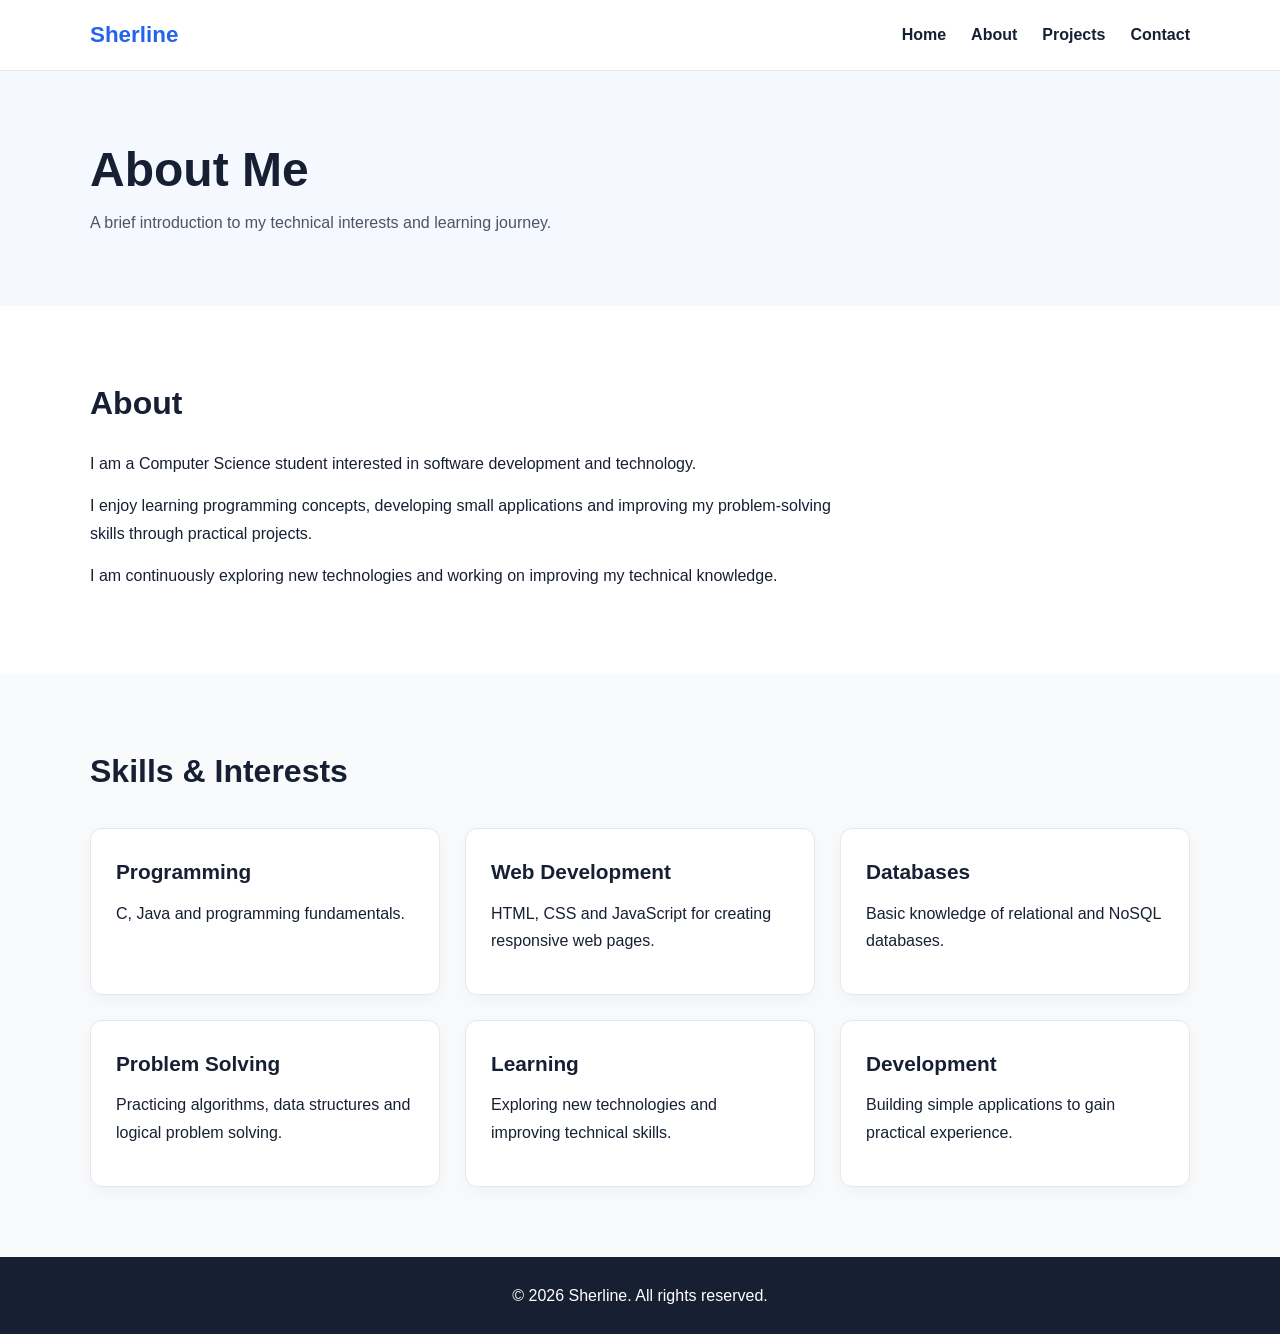
==== about.html @ 82ff1f88 "Add portfolio website" ====
<!DOCTYPE html>
<html lang="en">

<head>
    <meta charset="UTF-8">
    <meta name="viewport" content="width=device-width, initial-scale=1.0">

    <meta name="description"
        content="About Sherline, including technical skills and areas of interest.">

    <meta name="author" content="Sherline">

    <title>About | Sherline</title>

    <link rel="stylesheet" href="css/style.css">
</head>

<body>

    <header class="site-header">

        <div class="container header-content">

            <a href="index.html" class="logo" aria-label="Sherline portfolio home">
                Sherline
            </a>

            <nav aria-label="Main navigation">

                <ul class="nav-list">

                    <li>
                        <a href="index.html">Home</a>
                    </li>

                    <li>
                        <a href="about.html" aria-current="page">About</a>
                    </li>

                    <li>
                        <a href="projects.html">Projects</a>
                    </li>

                    <li>
                        <a href="contact.html">Contact</a>
                    </li>

                </ul>

            </nav>

        </div>

    </header>


    <main>

        <section class="page-header" aria-labelledby="about-title">

            <div class="container">

                <h1 id="about-title">About Me</h1>

                <p>
                    A brief introduction to my technical interests and
                    learning journey.
                </p>

            </div>

        </section>


        <section class="section" aria-labelledby="about-section-title">

            <div class="container">

                <h2 id="about-section-title">About</h2>

                <p>
                    I am a Computer Science student interested in
                    software development and technology.
                </p>

                <p>
                    I enjoy learning programming concepts, developing
                    small applications and improving my problem-solving
                    skills through practical projects.
                </p>

                <p>
                    I am continuously exploring new technologies and
                    working on improving my technical knowledge.
                </p>

            </div>

        </section>


        <section class="section light-section" aria-labelledby="skills-title">

            <div class="container">

                <h2 id="skills-title">Skills & Interests</h2>

                <div class="card-grid">

                    <article class="card">

                        <h3>Programming</h3>

                        <p>
                            C, Java and programming fundamentals.
                        </p>

                    </article>


                    <article class="card">

                        <h3>Web Development</h3>

                        <p>
                            HTML, CSS and JavaScript for creating
                            responsive web pages.
                        </p>

                    </article>


                    <article class="card">

                        <h3>Databases</h3>

                        <p>
                            Basic knowledge of relational and
                            NoSQL databases.
                        </p>

                    </article>


                    <article class="card">

                        <h3>Problem Solving</h3>

                        <p>
                            Practicing algorithms, data structures
                            and logical problem solving.
                        </p>

                    </article>


                    <article class="card">

                        <h3>Learning</h3>

                        <p>
                            Exploring new technologies and improving
                            technical skills.
                        </p>

                    </article>


                    <article class="card">

                        <h3>Development</h3>

                        <p>
                            Building simple applications to gain
                            practical experience.
                        </p>

                    </article>

                </div>

            </div>

        </section>

    </main>


    <footer class="site-footer">

        <div class="container">

            <p>
                &copy; 2026 Sherline. All rights reserved.
            </p>

        </div>

    </footer>

</body>

</html>
---- css/style.css ----
* {
    box-sizing: border-box;
    margin: 0;
    padding: 0;
}


html {
    scroll-behavior: smooth;
}


body {
    font-family: Arial, Helvetica, sans-serif;
    line-height: 1.7;
    color: #172033;
    background: #ffffff;
}


.container {
    width: min(1100px, 90%);
    margin: 0 auto;
}


/* Header */

.site-header {
    background: #ffffff;
    border-bottom: 1px solid #e5e7eb;
    position: sticky;
    top: 0;
    z-index: 10;
}


.header-content {
    min-height: 70px;
    display: flex;
    align-items: center;
    justify-content: space-between;
    gap: 30px;
}


.logo {
    color: #2563eb;
    font-size: 1.4rem;
    font-weight: 700;
    text-decoration: none;
}


.nav-list {
    display: flex;
    gap: 25px;
    list-style: none;
}


.nav-list a {
    color: #172033;
    text-decoration: none;
    font-weight: 600;
}


.nav-list a:hover {
    color: #2563eb;
}


/* Keyboard accessibility */

a:focus-visible,
button:focus-visible,
input:focus-visible,
textarea:focus-visible {
    outline: 3px solid #f59e0b;
    outline-offset: 3px;
}


/* Hero */

.hero {
    padding: 110px 0;
    background: #f5f8ff;
}


.intro {
    color: #2563eb;
    font-size: 1.1rem;
    font-weight: 700;
}


.hero h1 {
    font-size: clamp(3rem, 8vw, 5rem);
    line-height: 1.1;
    margin: 10px 0 20px;
}


.hero-text {
    max-width: 650px;
    color: #4b5563;
    font-size: 1.25rem;
}


.hero-buttons {
    display: flex;
    gap: 15px;
    flex-wrap: wrap;
    margin-top: 30px;
}


/* Buttons */

.button {
    display: inline-block;
    padding: 12px 24px;
    border: 2px solid #2563eb;
    border-radius: 8px;
    background: #2563eb;
    color: #ffffff;
    font-size: 1rem;
    font-weight: 700;
    text-decoration: none;
    cursor: pointer;
}


.button:hover {
    background: #1d4ed8;
    border-color: #1d4ed8;
}


.button-outline {
    background: transparent;
    color: #2563eb;
}


/* Page header */

.page-header {
    padding: 70px 0;
    background: #f5f8ff;
}


.page-header h1 {
    font-size: 3rem;
    line-height: 1.2;
    margin-bottom: 10px;
}


.page-header p {
    max-width: 650px;
    color: #4b5563;
}


/* Sections */

.section {
    padding: 70px 0;
}


.section h2 {
    font-size: 2rem;
    margin-bottom: 20px;
}


.section p {
    max-width: 750px;
    margin-bottom: 15px;
}


.light-section {
    background: #f8fafc;
}


/* Cards */

.card-grid {
    display: grid;
    grid-template-columns: repeat(3, 1fr);
    gap: 25px;
    margin-top: 30px;
}


.card,
.project-card {
    background: #ffffff;
    border: 1px solid #e5e7eb;
    border-radius: 12px;
    padding: 25px;
    box-shadow: 0 5px 20px rgba(0, 0, 0, 0.04);
}


.card h3,
.project-card h3 {
    margin-bottom: 10px;
    font-size: 1.3rem;
}


.project-type {
    display: inline-block;
    margin-bottom: 12px;
    color: #2563eb;
    font-size: 0.85rem;
    font-weight: 700;
}


.tech {
    color: #64748b;
    font-size: 0.9rem;
}


/* Contact form */

.contact-container {
    max-width: 700px;
}


.form-group {
    margin-bottom: 22px;
}


label {
    display: block;
    margin-bottom: 7px;
    font-weight: 700;
}


input,
textarea {
    width: 100%;
    padding: 12px;
    border: 2px solid #cbd5e1;
    border-radius: 7px;
    background: #ffffff;
    color: #172033;
    font: inherit;
}


input:focus,
textarea:focus {
    border-color: #2563eb;
}


textarea {
    resize: vertical;
}


.form-message {
    margin-top: 15px;
    font-weight: 600;
}


/* Footer */

.site-footer {
    padding: 25px 0;
    background: #172033;
    color: #ffffff;
    text-align: center;
}


.site-footer p {
    margin: 0;
}


/* Responsive */

@media (max-width: 750px) {

    .header-content {
        flex-direction: column;
        padding: 18px 0;
    }


    .nav-list {
        justify-content: center;
        flex-wrap: wrap;
        gap: 15px;
    }


    .hero {
        padding: 80px 0;
    }


    .hero h1 {
        font-size: 3rem;
    }


    .page-header h1 {
        font-size: 2.4rem;
    }


    .card-grid {
        grid-template-columns: 1fr;
    }

}
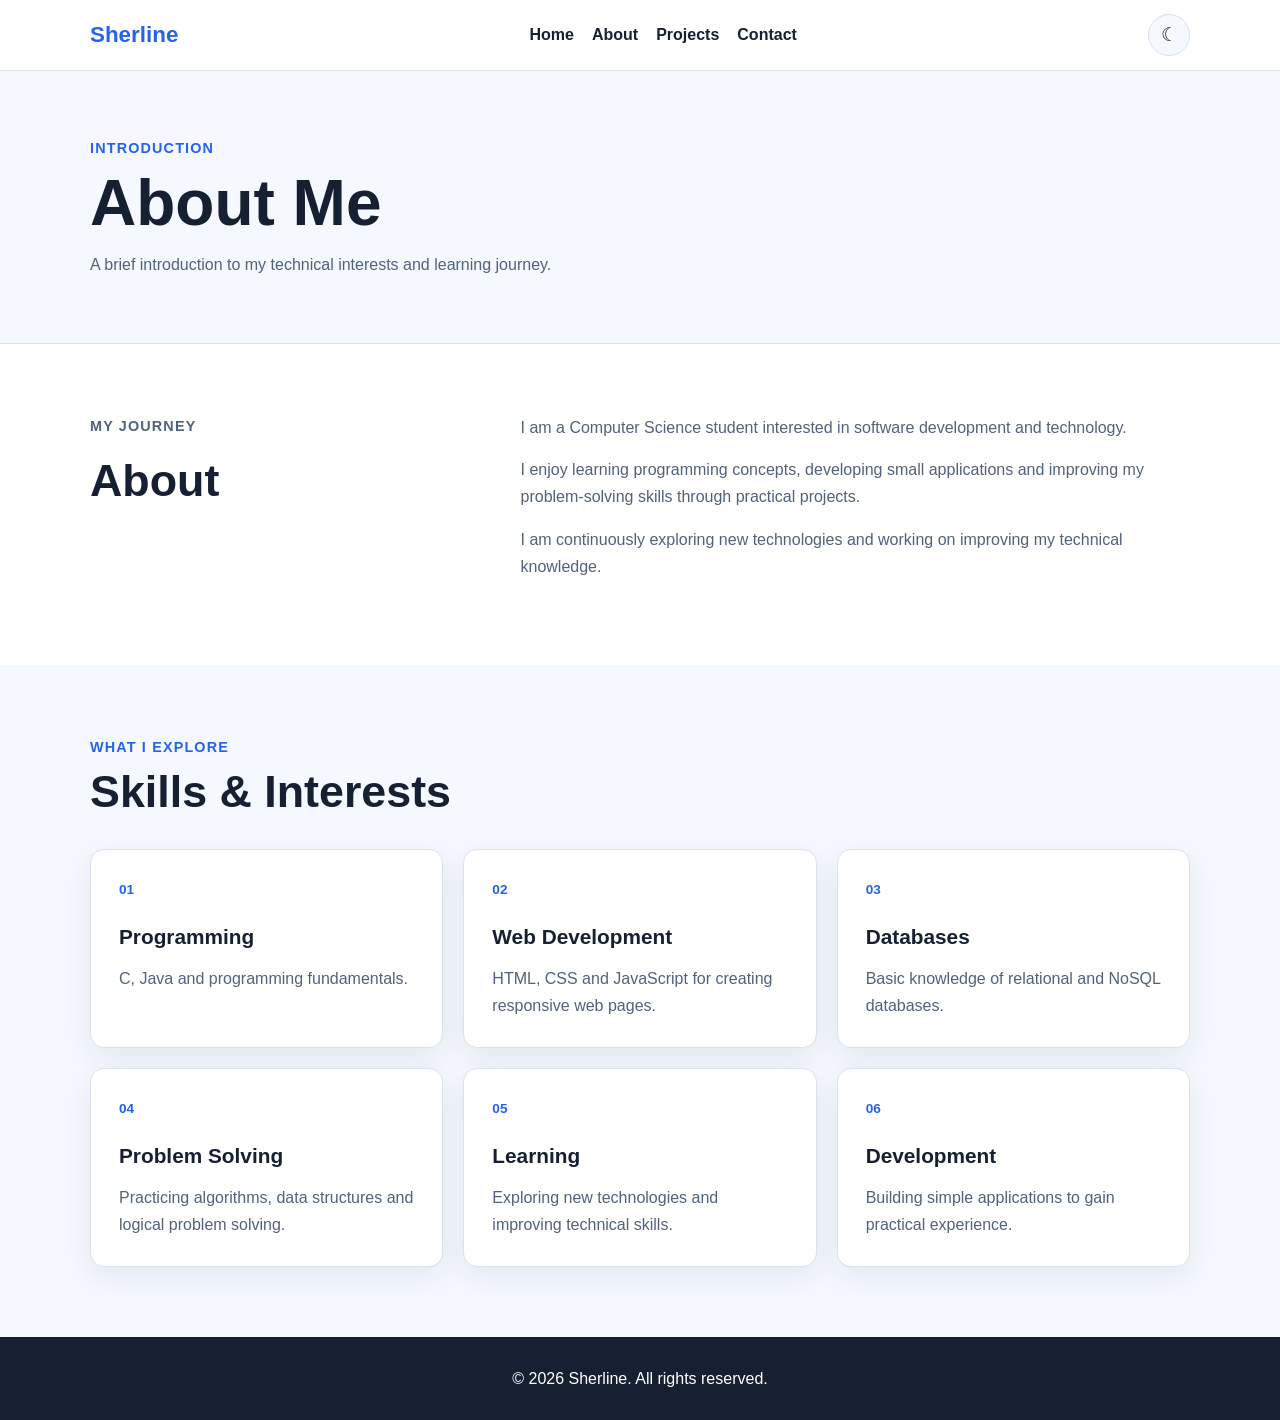
==== commit a0a41306: "Upgrade portfolio with responsive CSS and dark mode" ====
--- a/about.html
+++ b/about.html
@@ -49,6 +49,15 @@
 
             </nav>
 
+            <button
+                type="button"
+                class="theme-toggle"
+                id="themeToggle"
+                aria-label="Switch to dark mode"
+                aria-pressed="false">
+                ☾
+            </button>
+
         </div>
 
     </header>
@@ -59,6 +68,8 @@
         <section class="page-header" aria-labelledby="about-title">
 
             <div class="container">
+
+                <p class="section-label">Introduction</p>
 
                 <h1 id="about-title">About Me</h1>
 
@@ -74,41 +85,60 @@
 
         <section class="section" aria-labelledby="about-section-title">
 
+            <div class="container about-grid">
+
+                <div>
+
+                    <p class="section-label">My Journey</p>
+
+                    <h2 id="about-section-title">About</h2>
+
+                </div>
+
+                <div>
+
+                    <p>
+                        I am a Computer Science student interested in
+                        software development and technology.
+                    </p>
+
+                    <p>
+                        I enjoy learning programming concepts, developing
+                        small applications and improving my problem-solving
+                        skills through practical projects.
+                    </p>
+
+                    <p>
+                        I am continuously exploring new technologies and
+                        working on improving my technical knowledge.
+                    </p>
+
+                </div>
+
+            </div>
+
+        </section>
+
+
+        <section class="section light-section" aria-labelledby="skills-title">
+
             <div class="container">
 
-                <h2 id="about-section-title">About</h2>
-
-                <p>
-                    I am a Computer Science student interested in
-                    software development and technology.
-                </p>
-
-                <p>
-                    I enjoy learning programming concepts, developing
-                    small applications and improving my problem-solving
-                    skills through practical projects.
-                </p>
-
-                <p>
-                    I am continuously exploring new technologies and
-                    working on improving my technical knowledge.
-                </p>
-
-            </div>
-
-        </section>
-
-
-        <section class="section light-section" aria-labelledby="skills-title">
-
-            <div class="container">
-
-                <h2 id="skills-title">Skills & Interests</h2>
+                <div class="section-heading">
+
+                    <p class="section-label">What I Explore</p>
+
+                    <h2 id="skills-title">Skills & Interests</h2>
+
+                </div>
+
 
                 <div class="card-grid">
 
                     <article class="card">
 
+                        <span class="card-number">01</span>
+
                         <h3>Programming</h3>
 
                         <p>
@@ -119,6 +149,8 @@
 
 
                     <article class="card">
+
+                        <span class="card-number">02</span>
 
                         <h3>Web Development</h3>
 
@@ -132,6 +164,8 @@
 
                     <article class="card">
 
+                        <span class="card-number">03</span>
+
                         <h3>Databases</h3>
 
                         <p>
@@ -144,6 +178,8 @@
 
                     <article class="card">
 
+                        <span class="card-number">04</span>
+
                         <h3>Problem Solving</h3>
 
                         <p>
@@ -156,6 +192,8 @@
 
                     <article class="card">
 
+                        <span class="card-number">05</span>
+
                         <h3>Learning</h3>
 
                         <p>
@@ -167,6 +205,8 @@
 
 
                     <article class="card">
+
+                        <span class="card-number">06</span>
 
                         <h3>Development</h3>
 
@@ -198,6 +238,9 @@
 
     </footer>
 
+
+    <script src="js/script.js"></script>
+
 </body>
 
 </html>
--- a/css/style.css
+++ b/css/style.css
@@ -1,3 +1,58 @@
+/* =========================
+   CSS VARIABLES
+========================= */
+
+:root {
+    --primary: #2563eb;
+    --primary-dark: #1d4ed8;
+
+    --background: #ffffff;
+    --surface: #f5f8ff;
+    --card: #ffffff;
+
+    --text: #172033;
+    --muted: #52627a;
+
+    --border: #dbe2ea;
+
+    --footer: #172033;
+
+    --shadow: 0 10px 30px rgba(23, 32, 51, 0.08);
+
+    --radius: 14px;
+
+    --transition: 0.3s ease;
+}
+
+
+/* =========================
+   DARK MODE VARIABLES
+========================= */
+
+[data-theme="dark"] {
+
+    --primary: #60a5fa;
+    --primary-dark: #93c5fd;
+
+    --background: #0f172a;
+    --surface: #172033;
+    --card: #1e293b;
+
+    --text: #f1f5f9;
+    --muted: #cbd5e1;
+
+    --border: #334155;
+
+    --footer: #020617;
+
+    --shadow: 0 10px 30px rgba(0, 0, 0, 0.25);
+}
+
+
+/* =========================
+   RESET
+========================= */
+
 * {
     box-sizing: border-box;
     margin: 0;
@@ -13,65 +68,138 @@
 body {
     font-family: Arial, Helvetica, sans-serif;
     line-height: 1.7;
-    color: #172033;
-    background: #ffffff;
+
+    color: var(--text);
+    background: var(--background);
+
+    transition:
+        background-color var(--transition),
+        color var(--transition);
+}
+
+
+img {
+    max-width: 100%;
+    display: block;
+}
+
+
+button,
+input,
+textarea {
+    font: inherit;
 }
 
 
 .container {
     width: min(1100px, 90%);
-    margin: 0 auto;
-}
-
-
-/* Header */
+    margin-inline: auto;
+}
+
+
+/* =========================
+   HEADER - FLEXBOX
+========================= */
 
 .site-header {
-    background: #ffffff;
-    border-bottom: 1px solid #e5e7eb;
     position: sticky;
     top: 0;
     z-index: 10;
+
+    background: var(--background);
+    border-bottom: 1px solid var(--border);
+
+    transition:
+        background-color var(--transition),
+        border-color var(--transition);
 }
 
 
 .header-content {
     min-height: 70px;
+
     display: flex;
     align-items: center;
     justify-content: space-between;
-    gap: 30px;
+
+    gap: 20px;
 }
 
 
 .logo {
-    color: #2563eb;
+    color: var(--primary);
+
     font-size: 1.4rem;
-    font-weight: 700;
+    font-weight: 800;
+
     text-decoration: none;
 }
 
 
 .nav-list {
     display: flex;
-    gap: 25px;
+
+    flex-wrap: wrap;
+    justify-content: center;
+
+    gap: 18px;
+
     list-style: none;
 }
 
 
 .nav-list a {
-    color: #172033;
+    color: var(--text);
+
     text-decoration: none;
-    font-weight: 600;
+
+    font-weight: 700;
+
+    transition: color var(--transition);
 }
 
 
 .nav-list a:hover {
-    color: #2563eb;
-}
-
-
-/* Keyboard accessibility */
+    color: var(--primary);
+}
+
+
+/* =========================
+   THEME BUTTON
+========================= */
+
+.theme-toggle {
+    width: 42px;
+    height: 42px;
+
+    border: 1px solid var(--border);
+    border-radius: 50%;
+
+    background: var(--surface);
+    color: var(--text);
+
+    cursor: pointer;
+
+    display: grid;
+    place-items: center;
+
+    font-size: 1.2rem;
+
+    transition:
+        transform var(--transition),
+        background-color var(--transition),
+        color var(--transition);
+}
+
+
+.theme-toggle:hover {
+    transform: rotate(15deg);
+}
+
+
+/* =========================
+   KEYBOARD ACCESSIBILITY
+========================= */
 
 a:focus-visible,
 button:focus-visible,
@@ -82,162 +210,459 @@
 }
 
 
-/* Hero */
+/* =========================
+   HERO
+========================= */
 
 .hero {
-    padding: 110px 0;
-    background: #f5f8ff;
-}
-
-
-.intro {
-    color: #2563eb;
-    font-size: 1.1rem;
-    font-weight: 700;
+    padding: 80px 0;
+
+    background:
+        radial-gradient(
+            circle at top right,
+            rgba(37, 99, 235, 0.12),
+            transparent 35%
+        ),
+        var(--surface);
+
+    transition: background-color var(--transition);
+}
+
+
+.hero-grid {
+    display: grid;
+
+    grid-template-columns: 1fr;
+
+    gap: 50px;
+
+    align-items: center;
+}
+
+
+.hero-content {
+    max-width: 700px;
+}
+
+
+.intro,
+.section-label {
+    color: var(--primary);
+
+    font-size: 0.9rem;
+    font-weight: 800;
+
+    letter-spacing: 0.08em;
+    text-transform: uppercase;
 }
 
 
 .hero h1 {
-    font-size: clamp(3rem, 8vw, 5rem);
-    line-height: 1.1;
-    margin: 10px 0 20px;
+    font-size: clamp(3.2rem, 12vw, 6rem);
+
+    line-height: 1;
+
+    margin: 12px 0 25px;
+
+    letter-spacing: -0.04em;
 }
 
 
 .hero-text {
-    max-width: 650px;
-    color: #4b5563;
-    font-size: 1.25rem;
+    max-width: 700px;
+
+    color: var(--muted);
+
+    font-size: clamp(1.05rem, 2vw, 1.3rem);
 }
 
 
 .hero-buttons {
     display: flex;
+
+    flex-wrap: wrap;
+
     gap: 15px;
-    flex-wrap: wrap;
+
     margin-top: 30px;
 }
 
 
-/* Buttons */
+/* =========================
+   HERO DECORATIVE CARD
+========================= */
+
+.hero-card {
+    display: grid;
+    place-items: center;
+
+    min-height: 230px;
+
+    border: 1px solid var(--border);
+    border-radius: 24px;
+
+    background: var(--card);
+
+    box-shadow: var(--shadow);
+
+    transform: rotate(1deg);
+
+    transition:
+        transform var(--transition),
+        background-color var(--transition);
+}
+
+
+.hero-card:hover {
+    transform: rotate(0deg) translateY(-5px);
+}
+
+
+.hero-card-inner {
+    width: 75%;
+    padding: 35px;
+
+    border: 1px solid var(--border);
+    border-radius: 18px;
+
+    text-align: center;
+
+    background: var(--surface);
+}
+
+
+.hero-card-inner span {
+    color: var(--primary);
+
+    font-size: 4rem;
+    font-weight: 800;
+}
+
+
+.hero-card-inner p {
+    margin-top: 10px;
+
+    color: var(--muted);
+    font-weight: 700;
+}
+
+
+/* =========================
+   BUTTONS
+========================= */
 
 .button {
     display: inline-block;
+
     padding: 12px 24px;
-    border: 2px solid #2563eb;
-    border-radius: 8px;
-    background: #2563eb;
+
+    border: 2px solid var(--primary);
+    border-radius: 9px;
+
+    background: var(--primary);
     color: #ffffff;
+
     font-size: 1rem;
     font-weight: 700;
+
     text-decoration: none;
+
     cursor: pointer;
+
+    transition:
+        background-color var(--transition),
+        transform var(--transition),
+        box-shadow var(--transition);
 }
 
 
 .button:hover {
-    background: #1d4ed8;
-    border-color: #1d4ed8;
+    background: var(--primary-dark);
+    border-color: var(--primary-dark);
+
+    transform: translateY(-2px);
+
+    box-shadow: 0 8px 20px rgba(37, 99, 235, 0.2);
 }
 
 
 .button-outline {
     background: transparent;
-    color: #2563eb;
-}
-
-
-/* Page header */
+    color: var(--primary);
+}
+
+
+.button-outline:hover {
+    color: #ffffff;
+}
+
+
+/* =========================
+   PAGE HEADER
+========================= */
 
 .page-header {
-    padding: 70px 0;
-    background: #f5f8ff;
+    padding: 65px 0;
+
+    background: var(--surface);
+
+    border-bottom: 1px solid var(--border);
 }
 
 
 .page-header h1 {
-    font-size: 3rem;
-    line-height: 1.2;
-    margin-bottom: 10px;
-}
-
-
-.page-header p {
+    margin: 8px 0 12px;
+
+    font-size: clamp(2.4rem, 7vw, 4rem);
+
+    line-height: 1.1;
+}
+
+
+.page-header p:last-child {
     max-width: 650px;
-    color: #4b5563;
-}
-
-
-/* Sections */
+
+    color: var(--muted);
+}
+
+
+/* =========================
+   SECTIONS
+========================= */
 
 .section {
     padding: 70px 0;
 }
 
 
+.section-heading {
+    margin-bottom: 25px;
+}
+
+
 .section h2 {
-    font-size: 2rem;
-    margin-bottom: 20px;
-}
-
-
-.section p {
+    margin-top: 6px;
+
+    font-size: clamp(2rem, 5vw, 2.8rem);
+
+    line-height: 1.2;
+}
+
+
+.section-intro {
+    max-width: 800px;
+
+    color: var(--muted);
+
+    font-size: 1.1rem;
+}
+
+
+.light-section {
+    background: var(--surface);
+}
+
+
+/* =========================
+   ABOUT - CSS GRID
+========================= */
+
+.about-grid {
+    display: grid;
+
+    grid-template-columns: 1fr;
+
+    gap: 30px;
+}
+
+
+.about-grid p {
     max-width: 750px;
+
     margin-bottom: 15px;
-}
-
-
-.light-section {
-    background: #f8fafc;
-}
-
-
-/* Cards */
+
+    color: var(--muted);
+}
+
+
+/* =========================
+   SKILL CARDS - CSS GRID
+========================= */
 
 .card-grid {
     display: grid;
-    grid-template-columns: repeat(3, 1fr);
+
+    grid-template-columns: 1fr;
+
+    gap: 20px;
+
+    margin-top: 30px;
+}
+
+
+.card {
+    position: relative;
+
+    padding: 28px;
+
+    background: var(--card);
+
+    border: 1px solid var(--border);
+    border-radius: var(--radius);
+
+    box-shadow: var(--shadow);
+
+    transition:
+        transform var(--transition),
+        border-color var(--transition),
+        background-color var(--transition);
+}
+
+
+.card:hover {
+    transform: translateY(-5px);
+
+    border-color: var(--primary);
+}
+
+
+.card-number {
+    display: block;
+
+    margin-bottom: 18px;
+
+    color: var(--primary);
+
+    font-size: 0.85rem;
+    font-weight: 800;
+}
+
+
+.card h3 {
+    margin-bottom: 10px;
+
+    font-size: 1.3rem;
+}
+
+
+.card p {
+    color: var(--muted);
+}
+
+
+/* =========================
+   PROJECT GRID
+========================= */
+
+.project-grid {
+    display: grid;
+
+    grid-template-columns: 1fr;
+
     gap: 25px;
+
     margin-top: 30px;
 }
 
 
-.card,
 .project-card {
-    background: #ffffff;
-    border: 1px solid #e5e7eb;
-    border-radius: 12px;
-    padding: 25px;
-    box-shadow: 0 5px 20px rgba(0, 0, 0, 0.04);
-}
-
-
-.card h3,
+    display: flex;
+
+    flex-direction: column;
+
+    min-height: 300px;
+
+    padding: 28px;
+
+    background: var(--card);
+
+    border: 1px solid var(--border);
+    border-radius: var(--radius);
+
+    box-shadow: var(--shadow);
+
+    transition:
+        transform var(--transition),
+        border-color var(--transition),
+        background-color var(--transition);
+}
+
+
+.project-card:hover {
+    transform: translateY(-6px);
+
+    border-color: var(--primary);
+}
+
+
+.project-top {
+    display: flex;
+
+    align-items: center;
+    justify-content: space-between;
+
+    margin-bottom: 25px;
+}
+
+
+.project-type {
+    color: var(--primary);
+
+    font-size: 0.85rem;
+    font-weight: 800;
+}
+
+
+.project-number {
+    color: var(--muted);
+
+    font-size: 0.85rem;
+    font-weight: 800;
+}
+
+
 .project-card h3 {
-    margin-bottom: 10px;
-    font-size: 1.3rem;
-}
-
-
-.project-type {
-    display: inline-block;
     margin-bottom: 12px;
-    color: #2563eb;
-    font-size: 0.85rem;
+
+    font-size: 1.4rem;
+}
+
+
+.project-card > p:not(.tech) {
+    color: var(--muted);
+}
+
+
+.tech {
+    margin-top: auto;
+    padding-top: 25px;
+
+    color: var(--primary);
+
+    font-size: 0.9rem;
     font-weight: 700;
 }
 
 
-.tech {
-    color: #64748b;
-    font-size: 0.9rem;
-}
-
-
-/* Contact form */
+/* =========================
+   CONTACT
+========================= */
 
 .contact-container {
-    max-width: 700px;
+    display: grid;
+
+    grid-template-columns: 1fr;
+
+    gap: 35px;
+
+    max-width: 900px;
+}
+
+
+.contact-intro p:last-child {
+    max-width: 600px;
+
+    color: var(--muted);
 }
 
 
@@ -248,7 +673,9 @@
 
 label {
     display: block;
+
     margin-bottom: 7px;
+
     font-weight: 700;
 }
 
@@ -256,18 +683,26 @@
 input,
 textarea {
     width: 100%;
-    padding: 12px;
-    border: 2px solid #cbd5e1;
-    border-radius: 7px;
-    background: #ffffff;
-    color: #172033;
-    font: inherit;
+
+    padding: 13px 14px;
+
+    border: 2px solid var(--border);
+    border-radius: 8px;
+
+    background: var(--background);
+    color: var(--text);
+
+    transition:
+        border-color var(--transition),
+        background-color var(--transition);
 }
 
 
 input:focus,
 textarea:focus {
-    border-color: #2563eb;
+    border-color: var(--primary);
+
+    outline: none;
 }
 
 
@@ -277,17 +712,26 @@
 
 
 .form-message {
+    min-height: 28px;
+
     margin-top: 15px;
-    font-weight: 600;
-}
-
-
-/* Footer */
+
+    color: var(--primary);
+
+    font-weight: 700;
+}
+
+
+/* =========================
+   FOOTER
+========================= */
 
 .site-footer {
-    padding: 25px 0;
-    background: #172033;
+    padding: 28px 0;
+
+    background: var(--footer);
     color: #ffffff;
+
     text-align: center;
 }
 
@@ -297,40 +741,85 @@
 }
 
 
-/* Responsive */
-
-@media (max-width: 750px) {
-
-    .header-content {
-        flex-direction: column;
-        padding: 18px 0;
-    }
-
-
-    .nav-list {
-        justify-content: center;
-        flex-wrap: wrap;
-        gap: 15px;
-    }
-
+/* =========================
+   TABLET
+========================= */
+
+@media (min-width: 600px) {
+
+    .card-grid {
+        grid-template-columns: repeat(2, 1fr);
+    }
+
+    .project-grid {
+        grid-template-columns: repeat(2, 1fr);
+    }
+
+}
+
+
+/* =========================
+   DESKTOP
+========================= */
+
+@media (min-width: 900px) {
 
     .hero {
-        padding: 80px 0;
-    }
-
-
-    .hero h1 {
-        font-size: 3rem;
-    }
-
-
-    .page-header h1 {
-        font-size: 2.4rem;
+        min-height: 540px;
+
+        display: grid;
+        align-items: center;
+    }
+
+
+    .hero-grid {
+        grid-template-columns: 1.2fr 0.8fr;
+
+        gap: 70px;
+    }
+
+
+    .about-grid {
+        grid-template-columns: 0.7fr 1.3fr;
+
+        gap: 70px;
     }
 
 
     .card-grid {
-        grid-template-columns: 1fr;
+        grid-template-columns: repeat(3, 1fr);
+    }
+
+
+    .project-grid {
+        grid-template-columns: repeat(3, 1fr);
+    }
+
+
+    .contact-container {
+        grid-template-columns: 0.8fr 1.2fr;
+
+        gap: 70px;
+    }
+
+}
+
+
+/* =========================
+   REDUCED MOTION
+========================= */
+
+@media (prefers-reduced-motion: reduce) {
+
+    html {
+        scroll-behavior: auto;
+    }
+
+    *,
+    *::before,
+    *::after {
+        transition: none !important;
+        animation: none !important;
     }
 
 }
